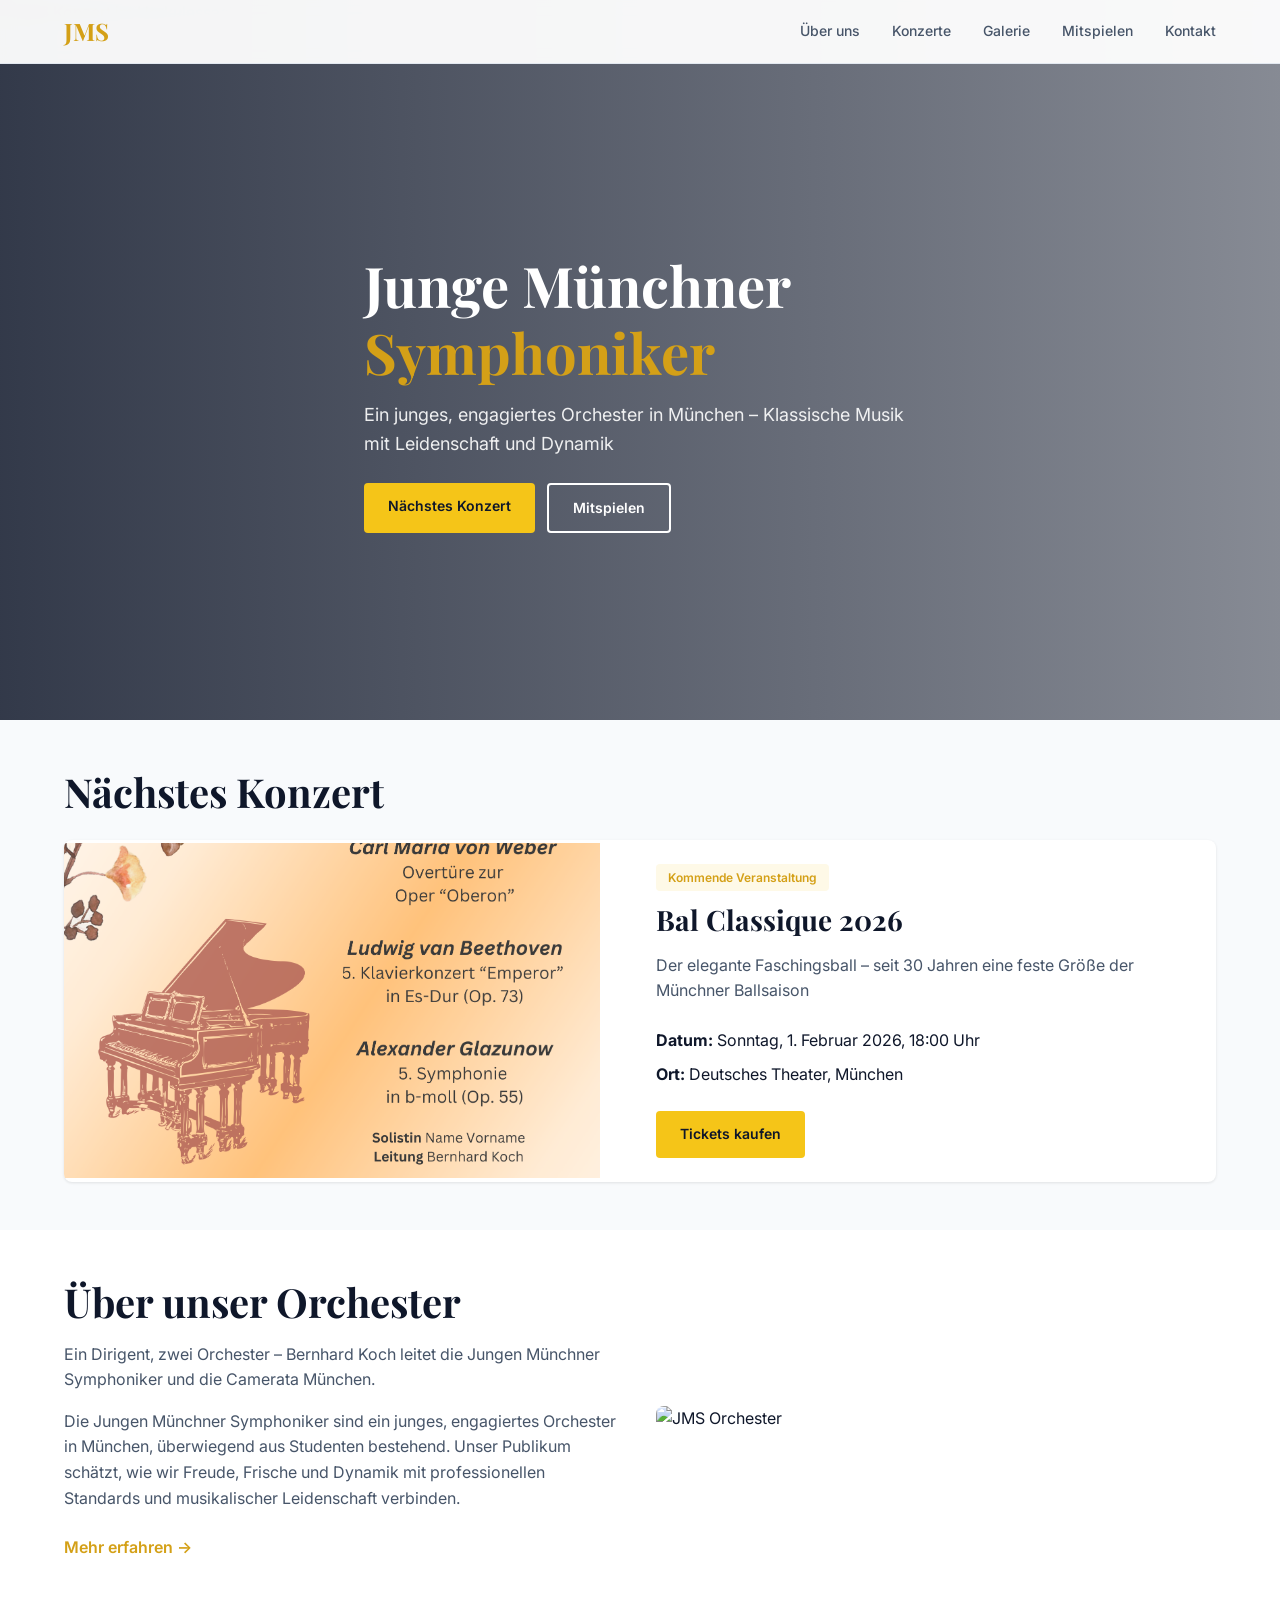
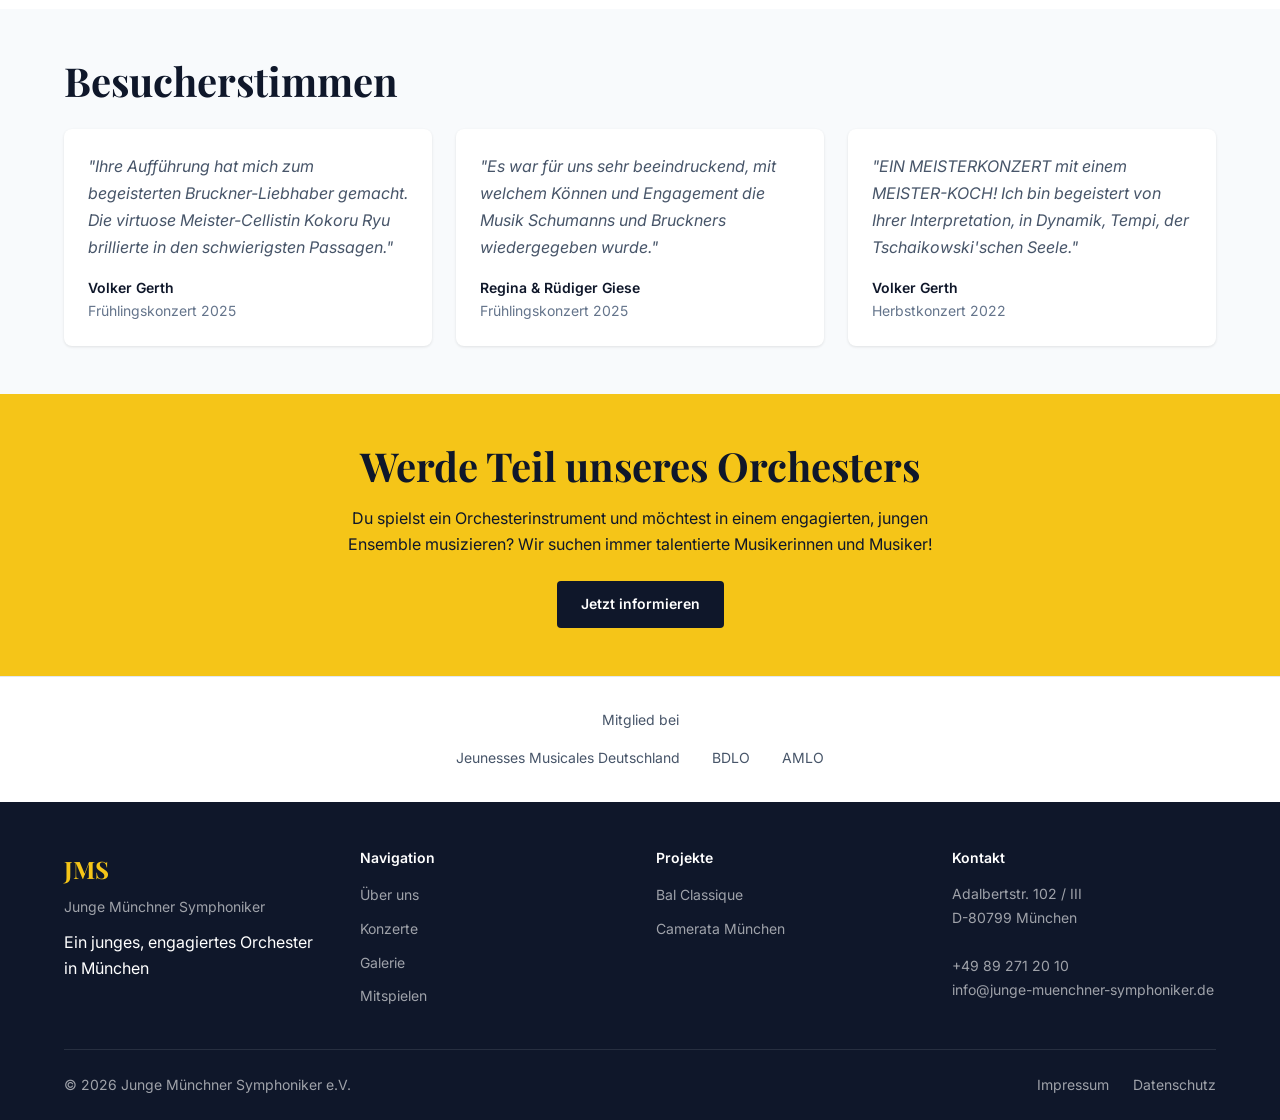
==== index.html @ af71e05e "First Draft" ====
<!DOCTYPE html>
<html lang="de">
<head>
  <meta charset="UTF-8">
  <meta name="viewport" content="width=device-width, initial-scale=1.0">
  <title>Junge Münchner Symphoniker</title>
  <meta name="description" content="Ein junges, engagiertes Orchester in München - Klassische Musik mit Leidenschaft und Dynamik">

  <!-- Fonts -->
  <link rel="preconnect" href="https://fonts.googleapis.com">
  <link rel="preconnect" href="https://fonts.gstatic.com" crossorigin>
  <link href="https://fonts.googleapis.com/css2?family=Inter:wght@400;500;600;700&family=Playfair+Display:wght@700&display=swap" rel="stylesheet">

  <!-- Styles -->
  <link rel="stylesheet" href="css/style.css">
</head>
<body>
  <!-- Navigation -->
  <nav class="navbar">
    <div class="container navbar-inner">
      <a href="index.html" class="navbar-logo">JMS</a>

      <div class="navbar-menu">
        <a href="ueber-uns.html">Über uns</a>
        <a href="konzerte.html">Konzerte</a>
        <a href="galerie.html">Galerie</a>
        <a href="mitspielen.html">Mitspielen</a>
        <a href="kontakt.html">Kontakt</a>
      </div>

      <button class="navbar-toggle" id="menu-toggle" aria-label="Menü öffnen">
        <span></span>
        <span></span>
        <span></span>
      </button>
    </div>
  </nav>

  <!-- Mobile Menu -->
  <div class="mobile-menu" id="mobile-menu">
    <a href="ueber-uns.html">Über uns</a>
    <a href="konzerte.html">Konzerte</a>
    <a href="galerie.html">Galerie</a>
    <a href="mitspielen.html">Mitspielen</a>
    <a href="kontakt.html">Kontakt</a>
  </div>

  <!-- Hero Section -->
  <section class="hero">
    <div class="hero-bg">
      <img src="images/hero.jpg" alt="JMS Konzert im Herkulessaal">
      <div class="hero-overlay"></div>
    </div>
    <div class="container hero-content">
      <h1>Junge Münchner<br><span class="text-accent">Symphoniker</span></h1>
      <p>Ein junges, engagiertes Orchester in München – Klassische Musik mit Leidenschaft und Dynamik</p>
      <div class="btn-group">
        <a href="konzerte.html" class="btn btn-primary">Nächstes Konzert</a>
        <a href="mitspielen.html" class="btn btn-outline">Mitspielen</a>
      </div>
    </div>
  </section>

  <!-- Next Concert -->
  <section class="section section-light">
    <div class="container">
      <h2 class="mb-3">Nächstes Konzert</h2>

      <div class="card">
        <div class="two-col">
          <div class="card-img">
            <img src="images/concert-flyer.png" alt="Bal Classique 2026">
          </div>
          <div class="card-body">
            <span class="card-tag">Kommende Veranstaltung</span>
            <h3 class="mb-2">Bal Classique 2026</h3>
            <p class="text-muted mb-3">Der elegante Faschingsball – seit 30 Jahren eine feste Größe der Münchner Ballsaison</p>
            <p class="mb-1"><strong>Datum:</strong> Sonntag, 1. Februar 2026, 18:00 Uhr</p>
            <p class="mb-3"><strong>Ort:</strong> Deutsches Theater, München</p>
            <a href="https://www.deutsches-theater.de" target="_blank" rel="noopener noreferrer" class="btn btn-primary">Tickets kaufen</a>
          </div>
        </div>
      </div>
    </div>
  </section>

  <!-- About Preview -->
  <section class="section">
    <div class="container">
      <div class="two-col">
        <div>
          <h2 class="mb-2">Über unser Orchester</h2>
          <p class="text-muted mb-2">Ein Dirigent, zwei Orchester – Bernhard Koch leitet die Jungen Münchner Symphoniker und die Camerata München.</p>
          <p class="text-muted mb-3">Die Jungen Münchner Symphoniker sind ein junges, engagiertes Orchester in München, überwiegend aus Studenten bestehend. Unser Publikum schätzt, wie wir Freude, Frische und Dynamik mit professionellen Standards und musikalischer Leidenschaft verbinden.</p>
          <a href="ueber-uns.html" class="text-accent" style="font-weight: 600;">Mehr erfahren →</a>
        </div>
        <div>
          <img src="images/hero.jpg" alt="JMS Orchester" style="border-radius: 8px;">
        </div>
      </div>
    </div>
  </section>

  <!-- Testimonials -->
  <section class="section section-light">
    <div class="container">
      <h2 class="mb-3">Besucherstimmen</h2>

      <div class="grid grid-3">
        <div class="testimonial">
          <p class="testimonial-quote">"Ihre Aufführung hat mich zum begeisterten Bruckner-Liebhaber gemacht. Die virtuose Meister-Cellistin Kokoru Ryu brillierte in den schwierigsten Passagen."</p>
          <p class="testimonial-author">Volker Gerth</p>
          <p class="testimonial-event">Frühlingskonzert 2025</p>
        </div>

        <div class="testimonial">
          <p class="testimonial-quote">"Es war für uns sehr beeindruckend, mit welchem Können und Engagement die Musik Schumanns und Bruckners wiedergegeben wurde."</p>
          <p class="testimonial-author">Regina & Rüdiger Giese</p>
          <p class="testimonial-event">Frühlingskonzert 2025</p>
        </div>

        <div class="testimonial">
          <p class="testimonial-quote">"EIN MEISTERKONZERT mit einem MEISTER-KOCH! Ich bin begeistert von Ihrer Interpretation, in Dynamik, Tempi, der Tschaikowski'schen Seele."</p>
          <p class="testimonial-author">Volker Gerth</p>
          <p class="testimonial-event">Herbstkonzert 2022</p>
        </div>
      </div>
    </div>
  </section>

  <!-- Join CTA -->
  <section class="section section-yellow">
    <div class="container text-center">
      <h2 class="mb-2">Werde Teil unseres Orchesters</h2>
      <p class="mb-3" style="max-width: 600px; margin-left: auto; margin-right: auto;">Du spielst ein Orchesterinstrument und möchtest in einem engagierten, jungen Ensemble musizieren? Wir suchen immer talentierte Musikerinnen und Musiker!</p>
      <a href="mitspielen.html" class="btn btn-dark">Jetzt informieren</a>
    </div>
  </section>

  <!-- Partners -->
  <section class="section" style="padding: 2rem 0; border-top: 1px solid var(--border-light);">
    <div class="container text-center">
      <p class="text-muted mb-2" style="font-size: 0.875rem;">Mitglied bei</p>
      <div class="flex justify-center gap-4 flex-wrap" style="color: var(--text-muted); font-size: 0.875rem;">
        <span>Jeunesses Musicales Deutschland</span>
        <span>BDLO</span>
        <span>AMLO</span>
      </div>
    </div>
  </section>

  <!-- Footer -->
  <footer class="footer">
    <div class="container">
      <div class="footer-grid">
        <!-- Brand -->
        <div>
          <div class="footer-brand">JMS</div>
          <p>Junge Münchner Symphoniker</p>
          <p style="margin-top: 0.75rem;">Ein junges, engagiertes Orchester in München</p>
        </div>

        <!-- Navigation -->
        <div>
          <h3>Navigation</h3>
          <ul>
            <li><a href="ueber-uns.html">Über uns</a></li>
            <li><a href="konzerte.html">Konzerte</a></li>
            <li><a href="galerie.html">Galerie</a></li>
            <li><a href="mitspielen.html">Mitspielen</a></li>
          </ul>
        </div>

        <!-- Projects -->
        <div>
          <h3>Projekte</h3>
          <ul>
            <li><a href="https://bal-classique.de" target="_blank" rel="noopener noreferrer">Bal Classique</a></li>
            <li><a href="https://camerata-muenchen.de" target="_blank" rel="noopener noreferrer">Camerata München</a></li>
          </ul>
        </div>

        <!-- Contact -->
        <div>
          <h3>Kontakt</h3>
          <address>
            Adalbertstr. 102 / III<br>
            D-80799 München<br><br>
            <a href="tel:+498927120010">+49 89 271 20 10</a><br>
            <a href="mailto:info@junge-muenchner-symphoniker.de">info@junge-muenchner-symphoniker.de</a>
          </address>
        </div>
      </div>

      <div class="footer-bottom">
        <p>© 2026 Junge Münchner Symphoniker e.V.</p>
        <div class="footer-legal">
          <a href="impressum.html">Impressum</a>
          <a href="datenschutz.html">Datenschutz</a>
        </div>
      </div>
    </div>
  </footer>

  <script src="js/main.js"></script>
</body>
</html>
---- css/style.css ----
/* JMS Orchestra - Main Stylesheet */

/* ========================================
   CSS Variables
   ======================================== */
:root {
  /* Colors */
  --jms-yellow: #F5C518;
  --jms-gold: #D4A017;
  --text-dark: #0f172a;
  --text-muted: #475569;
  --text-light: #64748b;
  --bg-white: #ffffff;
  --bg-light: #f8fafc;
  --bg-dark: #0f172a;
  --border-light: #e2e8f0;

  /* Fonts */
  --font-heading: 'Playfair Display', Georgia, serif;
  --font-body: 'Inter', system-ui, -apple-system, sans-serif;

  /* Spacing */
  --container-max: 1200px;
  --section-padding: 3rem;
  --section-padding-mobile: 2rem;
}

/* ========================================
   Reset & Base Styles
   ======================================== */
*, *::before, *::after {
  box-sizing: border-box;
  margin: 0;
  padding: 0;
}

html {
  scroll-behavior: smooth;
}

body {
  font-family: var(--font-body);
  font-size: 16px;
  line-height: 1.6;
  color: var(--text-dark);
  background-color: var(--bg-white);
}

img {
  max-width: 100%;
  height: auto;
  display: block;
}

a {
  color: inherit;
  text-decoration: none;
}

ul, ol {
  list-style: none;
}

::selection {
  background: var(--jms-yellow);
  color: var(--text-dark);
}

/* ========================================
   Typography
   ======================================== */
h1, h2, h3, h4, h5, h6 {
  font-family: var(--font-heading);
  font-weight: 700;
  line-height: 1.2;
  color: var(--text-dark);
}

h1 { font-size: 2.5rem; }
h2 { font-size: 2rem; }
h3 { font-size: 1.5rem; }
h4 { font-size: 1.25rem; }

@media (min-width: 768px) {
  h1 { font-size: 3.5rem; }
  h2 { font-size: 2.5rem; }
  h3 { font-size: 1.75rem; }
}

.text-accent {
  color: var(--jms-gold);
}

.text-muted {
  color: var(--text-muted);
}

/* ========================================
   Layout
   ======================================== */
.container {
  width: 100%;
  max-width: var(--container-max);
  margin: 0 auto;
  padding: 0 1rem;
}

@media (min-width: 640px) {
  .container {
    padding: 0 1.5rem;
  }
}

.section {
  padding: var(--section-padding-mobile) 0;
}

@media (min-width: 768px) {
  .section {
    padding: var(--section-padding) 0;
  }
}

.section-light {
  background-color: var(--bg-light);
}

.section-dark {
  background-color: var(--bg-dark);
  color: #ffffff;
}

.section-yellow {
  background-color: var(--jms-yellow);
}

/* ========================================
   Navigation
   ======================================== */
.navbar {
  position: fixed;
  top: 0;
  left: 0;
  right: 0;
  z-index: 100;
  background-color: rgba(255, 255, 255, 0.95);
  backdrop-filter: blur(8px);
  border-bottom: 1px solid var(--border-light);
  height: 64px;
}

.navbar-inner {
  display: flex;
  align-items: center;
  justify-content: space-between;
  height: 100%;
}

.navbar-logo {
  font-family: var(--font-heading);
  font-size: 1.5rem;
  font-weight: 700;
  color: var(--jms-gold);
}

.navbar-menu {
  display: none;
  gap: 2rem;
}

@media (min-width: 768px) {
  .navbar-menu {
    display: flex;
  }
}

.navbar-menu a {
  font-size: 0.875rem;
  font-weight: 500;
  color: var(--text-muted);
  transition: color 0.2s;
}

.navbar-menu a:hover {
  color: var(--jms-gold);
}

.navbar-toggle {
  display: flex;
  flex-direction: column;
  gap: 5px;
  background: none;
  border: none;
  cursor: pointer;
  padding: 0.5rem;
}

@media (min-width: 768px) {
  .navbar-toggle {
    display: none;
  }
}

.navbar-toggle span {
  display: block;
  width: 24px;
  height: 2px;
  background-color: var(--text-dark);
  transition: transform 0.2s;
}

/* Mobile Menu */
.mobile-menu {
  display: none;
  position: fixed;
  top: 64px;
  left: 0;
  right: 0;
  background-color: var(--bg-white);
  border-bottom: 1px solid var(--border-light);
  padding: 1rem;
}

.mobile-menu.active {
  display: block;
}

.mobile-menu a {
  display: block;
  padding: 0.75rem 0;
  font-weight: 500;
  color: var(--text-dark);
  border-bottom: 1px solid var(--border-light);
}

.mobile-menu a:last-child {
  border-bottom: none;
}

/* ========================================
   Hero Section
   ======================================== */
.hero {
  position: relative;
  min-height: 80vh;
  display: flex;
  align-items: center;
  padding-top: 64px; /* Account for fixed navbar */
}

.hero-bg {
  position: absolute;
  inset: 0;
  z-index: 0;
}

.hero-bg img {
  width: 100%;
  height: 100%;
  object-fit: cover;
}

.hero-overlay {
  position: absolute;
  inset: 0;
  background: linear-gradient(to right, rgba(15, 23, 42, 0.85), rgba(15, 23, 42, 0.5));
}

.hero-content {
  position: relative;
  z-index: 10;
  color: #ffffff;
  max-width: 600px;
}

.hero-content h1 {
  color: #ffffff;
  margin-bottom: 1rem;
}

.hero-content p {
  font-size: 1.125rem;
  opacity: 0.9;
  margin-bottom: 1.5rem;
}

/* ========================================
   Buttons
   ======================================== */
.btn {
  display: inline-block;
  padding: 0.75rem 1.5rem;
  font-size: 0.875rem;
  font-weight: 600;
  text-align: center;
  border-radius: 4px;
  transition: all 0.2s;
  cursor: pointer;
  border: none;
}

.btn-primary {
  background-color: var(--jms-yellow);
  color: var(--text-dark);
}

.btn-primary:hover {
  background-color: var(--jms-gold);
}

.btn-outline {
  background-color: transparent;
  color: #ffffff;
  border: 2px solid #ffffff;
}

.btn-outline:hover {
  background-color: #ffffff;
  color: var(--text-dark);
}

.btn-dark {
  background-color: var(--bg-dark);
  color: #ffffff;
}

.btn-dark:hover {
  background-color: #1e293b;
}

.btn-group {
  display: flex;
  flex-wrap: wrap;
  gap: 0.75rem;
}

/* ========================================
   Cards
   ======================================== */
.card {
  background-color: var(--bg-white);
  border-radius: 8px;
  overflow: hidden;
  box-shadow: 0 1px 3px rgba(0, 0, 0, 0.1);
}

.card-img {
  position: relative;
  aspect-ratio: 16/10;
  overflow: hidden;
}

.card-img img {
  width: 100%;
  height: 100%;
  object-fit: cover;
}

.card-body {
  padding: 1.5rem;
}

.card-tag {
  display: inline-block;
  padding: 0.25rem 0.75rem;
  background-color: rgba(245, 197, 24, 0.1);
  color: var(--jms-gold);
  font-size: 0.75rem;
  font-weight: 600;
  border-radius: 4px;
  margin-bottom: 0.75rem;
}

/* ========================================
   Grid Layouts
   ======================================== */
.grid {
  display: grid;
  gap: 1.5rem;
}

.grid-2 {
  grid-template-columns: 1fr;
}

.grid-3 {
  grid-template-columns: 1fr;
}

.grid-4 {
  grid-template-columns: repeat(2, 1fr);
}

@media (min-width: 768px) {
  .grid-2 {
    grid-template-columns: repeat(2, 1fr);
  }

  .grid-3 {
    grid-template-columns: repeat(2, 1fr);
  }

  .grid-4 {
    grid-template-columns: repeat(4, 1fr);
  }
}

@media (min-width: 1024px) {
  .grid-3 {
    grid-template-columns: repeat(3, 1fr);
  }
}

/* ========================================
   Flex Layouts
   ======================================== */
.flex {
  display: flex;
}

.flex-col {
  flex-direction: column;
}

.flex-wrap {
  flex-wrap: wrap;
}

.items-center {
  align-items: center;
}

.justify-between {
  justify-content: space-between;
}

.justify-center {
  justify-content: center;
}

.gap-1 { gap: 0.5rem; }
.gap-2 { gap: 1rem; }
.gap-3 { gap: 1.5rem; }
.gap-4 { gap: 2rem; }

/* ========================================
   Two Column Layout
   ======================================== */
.two-col {
  display: flex;
  flex-direction: column;
  gap: 2rem;
}

@media (min-width: 768px) {
  .two-col {
    flex-direction: row;
    align-items: center;
  }

  .two-col > * {
    flex: 1;
  }
}

/* ========================================
   Stats
   ======================================== */
.stats {
  display: grid;
  grid-template-columns: repeat(2, 1fr);
  gap: 1rem;
}

@media (min-width: 768px) {
  .stats {
    grid-template-columns: repeat(4, 1fr);
  }
}

.stat-item {
  text-align: center;
  padding: 1.5rem;
  background-color: var(--bg-light);
  border-radius: 8px;
}

.stat-value {
  font-size: 2rem;
  font-weight: 700;
  color: var(--jms-gold);
  margin-bottom: 0.25rem;
}

.stat-label {
  font-size: 0.875rem;
  color: var(--text-muted);
}

/* ========================================
   Testimonials
   ======================================== */
.testimonial {
  background-color: var(--bg-white);
  padding: 1.5rem;
  border-radius: 8px;
  box-shadow: 0 1px 3px rgba(0, 0, 0, 0.1);
}

.testimonial-quote {
  font-style: italic;
  color: var(--text-muted);
  margin-bottom: 1rem;
  line-height: 1.7;
}

.testimonial-author {
  font-weight: 600;
  color: var(--text-dark);
  font-size: 0.875rem;
}

.testimonial-event {
  color: var(--text-light);
  font-size: 0.875rem;
}

/* ========================================
   Tags / Pills
   ======================================== */
.tag {
  display: inline-block;
  padding: 0.5rem 1rem;
  font-size: 0.875rem;
  font-weight: 500;
  border-radius: 9999px;
}

.tag-primary {
  background-color: rgba(245, 197, 24, 0.2);
  color: var(--jms-gold);
}

.tag-muted {
  background-color: var(--bg-light);
  color: var(--text-muted);
}

.tag-list {
  display: flex;
  flex-wrap: wrap;
  gap: 0.5rem;
}

/* ========================================
   Gallery
   ======================================== */
.gallery-grid {
  display: grid;
  grid-template-columns: repeat(2, 1fr);
  gap: 1rem;
}

@media (min-width: 768px) {
  .gallery-grid {
    grid-template-columns: repeat(3, 1fr);
  }
}

.gallery-item {
  position: relative;
  aspect-ratio: 1;
  border-radius: 8px;
  overflow: hidden;
  cursor: pointer;
  background-color: var(--bg-light);
}

.gallery-item img {
  width: 100%;
  height: 100%;
  object-fit: cover;
  transition: transform 0.3s;
}

.gallery-item:hover img {
  transform: scale(1.05);
}

.gallery-placeholder {
  display: flex;
  align-items: center;
  justify-content: center;
  width: 100%;
  height: 100%;
  color: var(--text-light);
  font-size: 0.875rem;
}

/* Lightbox */
.lightbox {
  display: none;
  position: fixed;
  inset: 0;
  z-index: 200;
  background-color: rgba(0, 0, 0, 0.9);
  align-items: center;
  justify-content: center;
  padding: 1rem;
}

.lightbox.active {
  display: flex;
}

.lightbox img {
  max-width: 100%;
  max-height: 90vh;
  object-fit: contain;
}

.lightbox-close {
  position: absolute;
  top: 1rem;
  right: 1rem;
  background: none;
  border: none;
  color: #ffffff;
  font-size: 2rem;
  cursor: pointer;
  width: 48px;
  height: 48px;
  display: flex;
  align-items: center;
  justify-content: center;
}

.lightbox-close:hover {
  color: var(--jms-yellow);
}

/* ========================================
   Forms
   ======================================== */
.form-group {
  margin-bottom: 1.25rem;
}

.form-label {
  display: block;
  font-size: 0.875rem;
  font-weight: 500;
  color: var(--text-dark);
  margin-bottom: 0.5rem;
}

.form-input,
.form-select,
.form-textarea {
  width: 100%;
  padding: 0.75rem 1rem;
  font-size: 1rem;
  font-family: inherit;
  color: var(--text-dark);
  background-color: var(--bg-white);
  border: 1px solid var(--border-light);
  border-radius: 4px;
  transition: border-color 0.2s;
}

.form-input:focus,
.form-select:focus,
.form-textarea:focus {
  outline: none;
  border-color: var(--jms-gold);
}

.form-textarea {
  resize: vertical;
  min-height: 120px;
}

/* ========================================
   Contact Info
   ======================================== */
.contact-card {
  background-color: var(--bg-light);
  padding: 1.5rem 2rem;
  border-radius: 8px;
}

.contact-card h3 {
  margin-bottom: 1rem;
}

.contact-item {
  margin-bottom: 1.25rem;
}

.contact-item:last-child {
  margin-bottom: 0;
}

.contact-item h4 {
  font-size: 1rem;
  margin-bottom: 0.25rem;
}

.contact-item p {
  color: var(--text-muted);
}

.contact-item a {
  color: var(--text-muted);
  transition: color 0.2s;
}

.contact-item a:hover {
  color: var(--jms-gold);
}

/* ========================================
   Footer
   ======================================== */
.footer {
  background-color: var(--bg-dark);
  color: #ffffff;
  padding: 3rem 0 1.5rem;
}

.footer-grid {
  display: grid;
  grid-template-columns: 1fr;
  gap: 2rem;
  margin-bottom: 2rem;
}

@media (min-width: 768px) {
  .footer-grid {
    grid-template-columns: repeat(4, 1fr);
  }
}

.footer-brand {
  font-family: var(--font-heading);
  font-size: 1.5rem;
  font-weight: 700;
  color: var(--jms-yellow);
  margin-bottom: 0.5rem;
}

.footer-brand + p {
  color: rgba(255, 255, 255, 0.6);
  font-size: 0.875rem;
}

.footer h3 {
  color: #ffffff;
  font-size: 0.875rem;
  font-family: var(--font-body);
  font-weight: 600;
  margin-bottom: 1rem;
}

.footer ul li {
  margin-bottom: 0.5rem;
}

.footer a {
  color: rgba(255, 255, 255, 0.6);
  font-size: 0.875rem;
  transition: color 0.2s;
}

.footer a:hover {
  color: var(--jms-yellow);
}

.footer address {
  font-style: normal;
  color: rgba(255, 255, 255, 0.6);
  font-size: 0.875rem;
  line-height: 1.7;
}

.footer-bottom {
  padding-top: 1.5rem;
  border-top: 1px solid rgba(255, 255, 255, 0.1);
  display: flex;
  flex-direction: column;
  gap: 1rem;
  font-size: 0.875rem;
  color: rgba(255, 255, 255, 0.6);
}

@media (min-width: 640px) {
  .footer-bottom {
    flex-direction: row;
    justify-content: space-between;
  }
}

.footer-legal {
  display: flex;
  gap: 1.5rem;
}

/* ========================================
   Utility Classes
   ======================================== */
.text-center { text-align: center; }
.text-left { text-align: left; }
.text-right { text-align: right; }

.mb-1 { margin-bottom: 0.5rem; }
.mb-2 { margin-bottom: 1rem; }
.mb-3 { margin-bottom: 1.5rem; }
.mb-4 { margin-bottom: 2rem; }

.mt-1 { margin-top: 0.5rem; }
.mt-2 { margin-top: 1rem; }
.mt-3 { margin-top: 1.5rem; }
.mt-4 { margin-top: 2rem; }

.pt-nav { padding-top: 64px; }

.hidden { display: none; }

@media (max-width: 767px) {
  .md-hidden { display: none; }
}

/* ========================================
   Page Header (for subpages)
   ======================================== */
.page-header {
  position: relative;
  min-height: 40vh;
  display: flex;
  align-items: center;
  justify-content: center;
  text-align: center;
  padding-top: 64px;
}

.page-header .hero-bg {
  position: absolute;
  inset: 0;
}

.page-header .hero-overlay {
  background: linear-gradient(to bottom, rgba(15, 23, 42, 0.7), rgba(15, 23, 42, 0.9));
}

.page-header-content {
  position: relative;
  z-index: 10;
  color: #ffffff;
  padding: 0 1rem;
}

.page-header-content h1 {
  color: #ffffff;
  margin-bottom: 0.5rem;
}

.page-header-content p {
  font-size: 1.125rem;
  opacity: 0.8;
  max-width: 600px;
  margin: 0 auto;
}
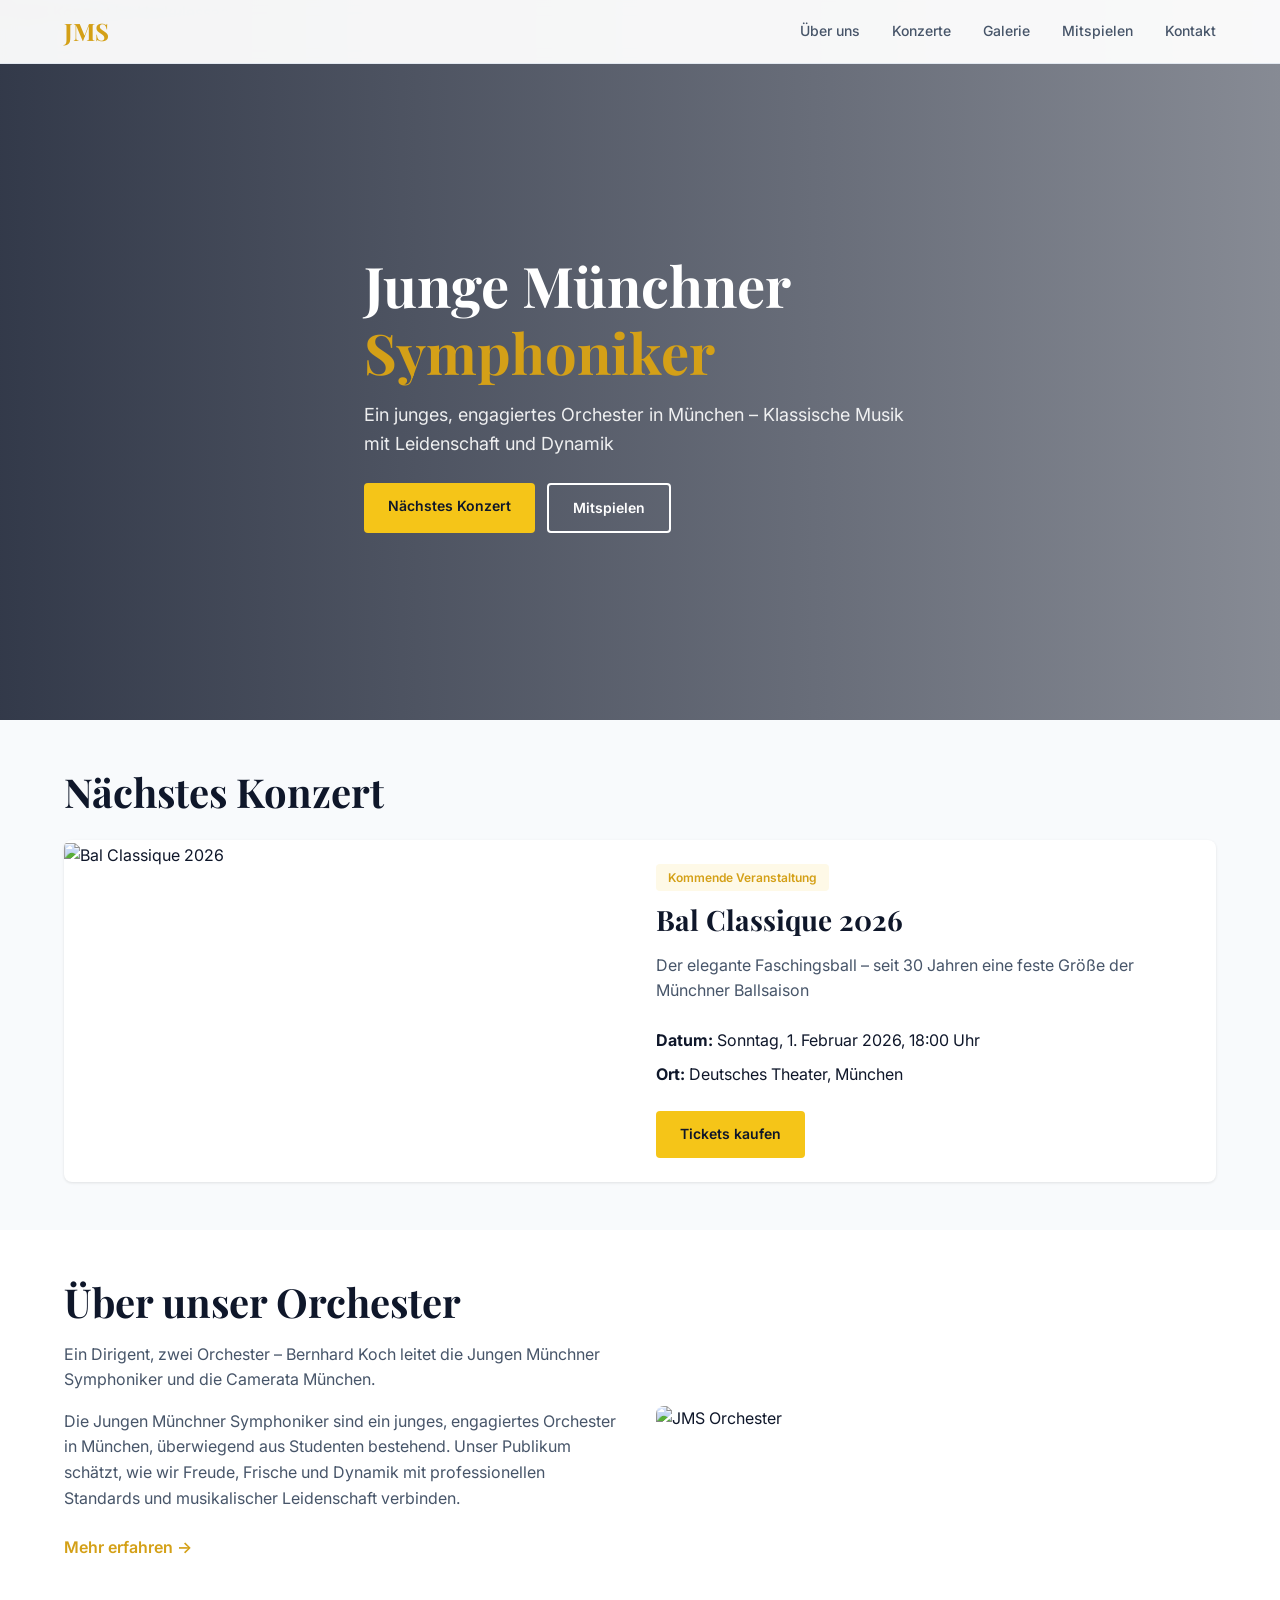
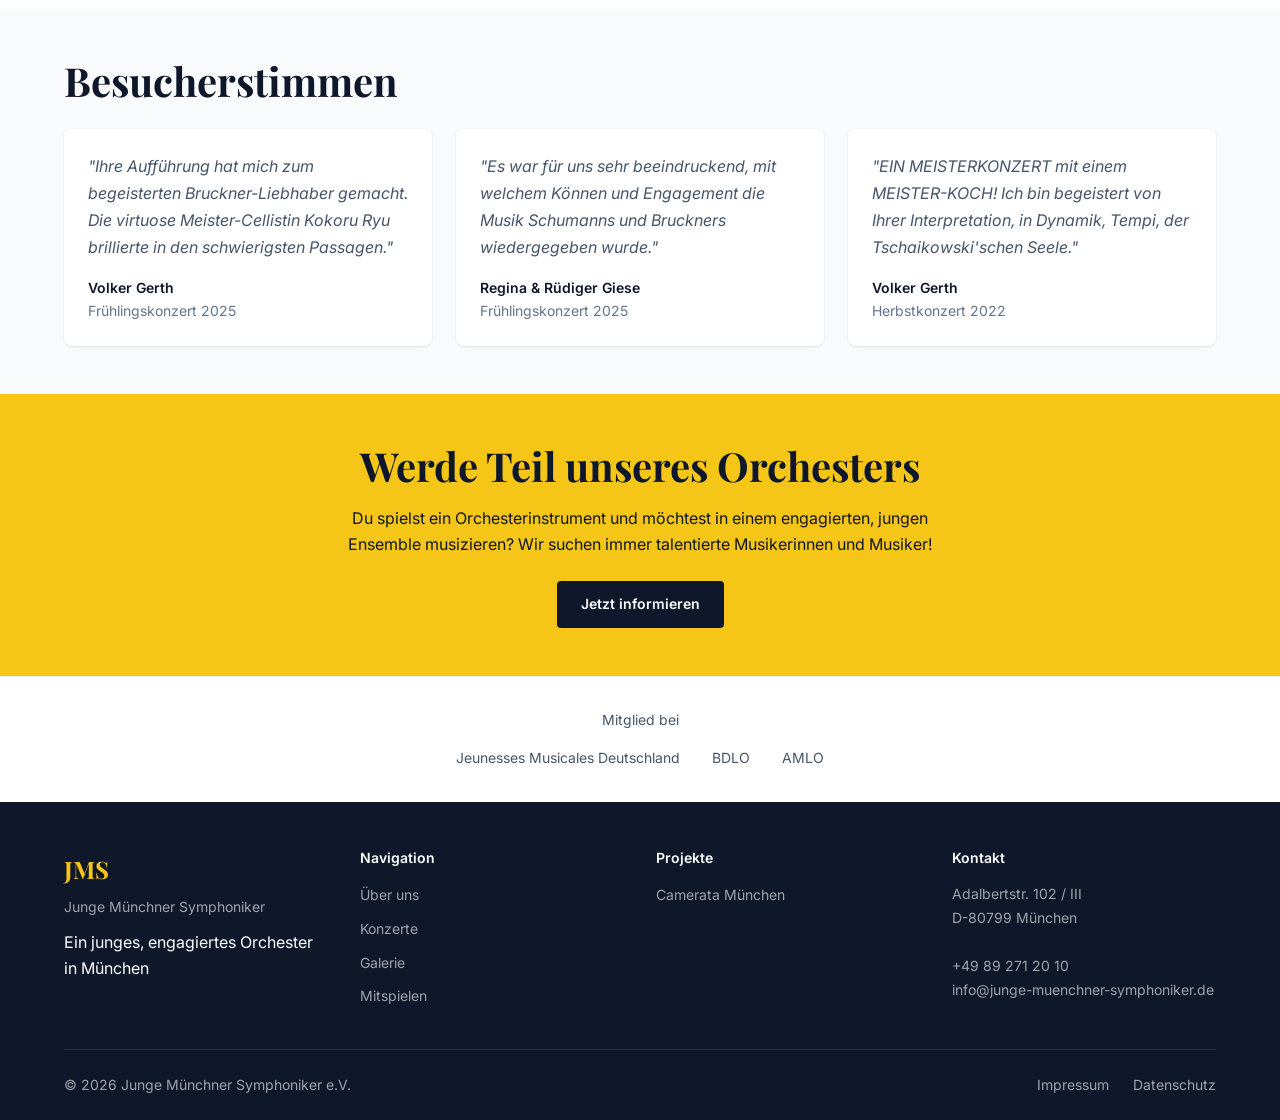
==== commit 6827a256: "many changes" ====
--- a/index.html
+++ b/index.html
@@ -175,8 +175,7 @@
         <div>
           <h3>Projekte</h3>
           <ul>
-            <li><a href="https://bal-classique.de" target="_blank" rel="noopener noreferrer">Bal Classique</a></li>
-            <li><a href="https://camerata-muenchen.de" target="_blank" rel="noopener noreferrer">Camerata München</a></li>
+            <li><a href="camerata-muenchen.html" target="_blank" rel="noopener noreferrer">Camerata München</a></li>
           </ul>
         </div>
 
--- a/css/style.css
+++ b/css/style.css
@@ -369,6 +369,246 @@
   font-weight: 600;
   border-radius: 4px;
   margin-bottom: 0.75rem;
+}
+
+.card-link {
+  display: block;
+  color: inherit;
+  transition: transform 0.2s, box-shadow 0.2s;
+}
+
+.card-link:hover {
+  transform: translateY(-2px);
+  box-shadow: 0 4px 12px rgba(0, 0, 0, 0.1);
+}
+
+.flyer-img {
+  width: 100%;
+  border-radius: 8px;
+  box-shadow: 0 4px 16px rgba(0, 0, 0, 0.15);
+}
+
+.archive-grid {
+  display: grid;
+  grid-template-columns: repeat(3, 1fr);
+  gap: 0.75rem;
+}
+
+@media (min-width: 768px) {
+  .archive-grid {
+    grid-template-columns: repeat(6, 1fr);
+  }
+}
+
+.archive-item {
+  cursor: pointer;
+  border-radius: 6px;
+  overflow: hidden;
+  background-color: var(--bg-white);
+  box-shadow: 0 1px 3px rgba(0, 0, 0, 0.1);
+  transition: transform 0.2s, box-shadow 0.2s;
+}
+
+.archive-item:hover {
+  transform: translateY(-3px);
+  box-shadow: 0 8px 20px rgba(0, 0, 0, 0.15);
+}
+
+.archive-item img {
+  width: 100%;
+  display: block;
+}
+
+.concert-covers {
+  display: grid;
+  grid-template-columns: repeat(2, 1fr);
+  gap: 1.25rem;
+}
+
+@media (min-width: 768px) {
+  .concert-covers {
+    grid-template-columns: repeat(4, 1fr);
+  }
+}
+
+.concert-cover {
+  position: relative;
+  aspect-ratio: 4/5;
+  border-radius: 8px;
+  overflow: hidden;
+  cursor: pointer;
+  background: var(--bg-light);
+  box-shadow: 0 1px 3px rgba(0,0,0,0.1);
+  transition: transform 0.2s, box-shadow 0.2s;
+  border: none;
+  padding: 0;
+  width: 100%;
+  text-align: left;
+  font-family: inherit;
+}
+
+.concert-cover:hover {
+  transform: translateY(-2px);
+  box-shadow: 0 6px 16px rgba(0,0,0,0.15);
+}
+
+.concert-cover.active {
+  outline: 3px solid var(--jms-gold);
+  outline-offset: 2px;
+}
+
+.concert-cover img {
+  width: 100%;
+  height: 100%;
+  object-fit: cover;
+  transition: transform 0.3s;
+}
+
+.concert-cover:hover img {
+  transform: scale(1.05);
+}
+
+.concert-cover-placeholder {
+  width: 100%;
+  height: 100%;
+  display: flex;
+  align-items: center;
+  justify-content: center;
+  background: linear-gradient(135deg, var(--bg-light) 0%, var(--border-light) 100%);
+  color: var(--text-light);
+  font-size: 0.875rem;
+}
+
+.concert-cover-title {
+  position: absolute;
+  bottom: 0;
+  left: 0;
+  right: 0;
+  padding: 1rem;
+  background: linear-gradient(to top, rgba(0,0,0,0.85), rgba(0,0,0,0));
+  color: #ffffff;
+}
+
+.concert-cover-title h3 {
+  color: #ffffff;
+  font-size: 1.125rem;
+  margin-bottom: 0.125rem;
+}
+
+.concert-cover-title p {
+  font-size: 0.75rem;
+  opacity: 0.9;
+  color: #ffffff;
+}
+
+.concert-gallery {
+  display: none;
+  margin-top: 2.5rem;
+}
+
+.concert-gallery.active {
+  display: block;
+}
+
+.concert-gallery-header {
+  margin-bottom: 1.5rem;
+  text-align: center;
+}
+
+.concert-gallery-empty {
+  text-align: center;
+  padding: 3rem 1.5rem;
+  background: var(--bg-light);
+  border-radius: 8px;
+  color: var(--text-muted);
+}
+
+.schedule-table-wrapper {
+  overflow-x: auto;
+  border-radius: 8px;
+  background: var(--bg-white);
+  box-shadow: 0 1px 3px rgba(0, 0, 0, 0.08);
+}
+
+.schedule-table {
+  width: 100%;
+  border-collapse: collapse;
+  font-size: 0.9375rem;
+}
+
+.schedule-table thead {
+  background-color: var(--text-dark);
+}
+
+.schedule-table th {
+  padding: 0.85rem 1rem;
+  text-align: left;
+  color: #ffffff;
+  font-family: var(--font-body);
+  font-weight: 600;
+  font-size: 0.75rem;
+  text-transform: uppercase;
+  letter-spacing: 0.08em;
+}
+
+.schedule-table td {
+  padding: 0.75rem 1rem;
+  border-bottom: 1px solid var(--border-light);
+  color: var(--text-muted);
+  vertical-align: top;
+}
+
+.schedule-table tbody tr:last-child td {
+  border-bottom: none;
+}
+
+.schedule-table tbody tr:hover {
+  background-color: var(--bg-light);
+}
+
+.schedule-table .schedule-date {
+  white-space: nowrap;
+  font-weight: 600;
+  color: var(--text-dark);
+}
+
+.schedule-table tr.schedule-concert {
+  background-color: rgba(245, 197, 24, 0.12);
+}
+
+.schedule-table tr.schedule-concert:hover {
+  background-color: rgba(245, 197, 24, 0.2);
+}
+
+.schedule-table tr.schedule-concert td {
+  color: var(--text-dark);
+  font-weight: 600;
+}
+
+.schedule-table tr.schedule-weekend td {
+  background-color: rgba(15, 23, 42, 0.03);
+  font-style: italic;
+}
+
+.ordnung-columns {
+  display: flex;
+  flex-direction: column;
+  gap: 1.5rem;
+}
+
+@media (min-width: 768px) {
+  .ordnung-columns {
+    flex-direction: row;
+    align-items: flex-start;
+  }
+}
+
+.ordnung-col {
+  flex: 1;
+  display: flex;
+  flex-direction: column;
+  gap: 1.5rem;
+  min-width: 0;
 }
 
 /* ========================================
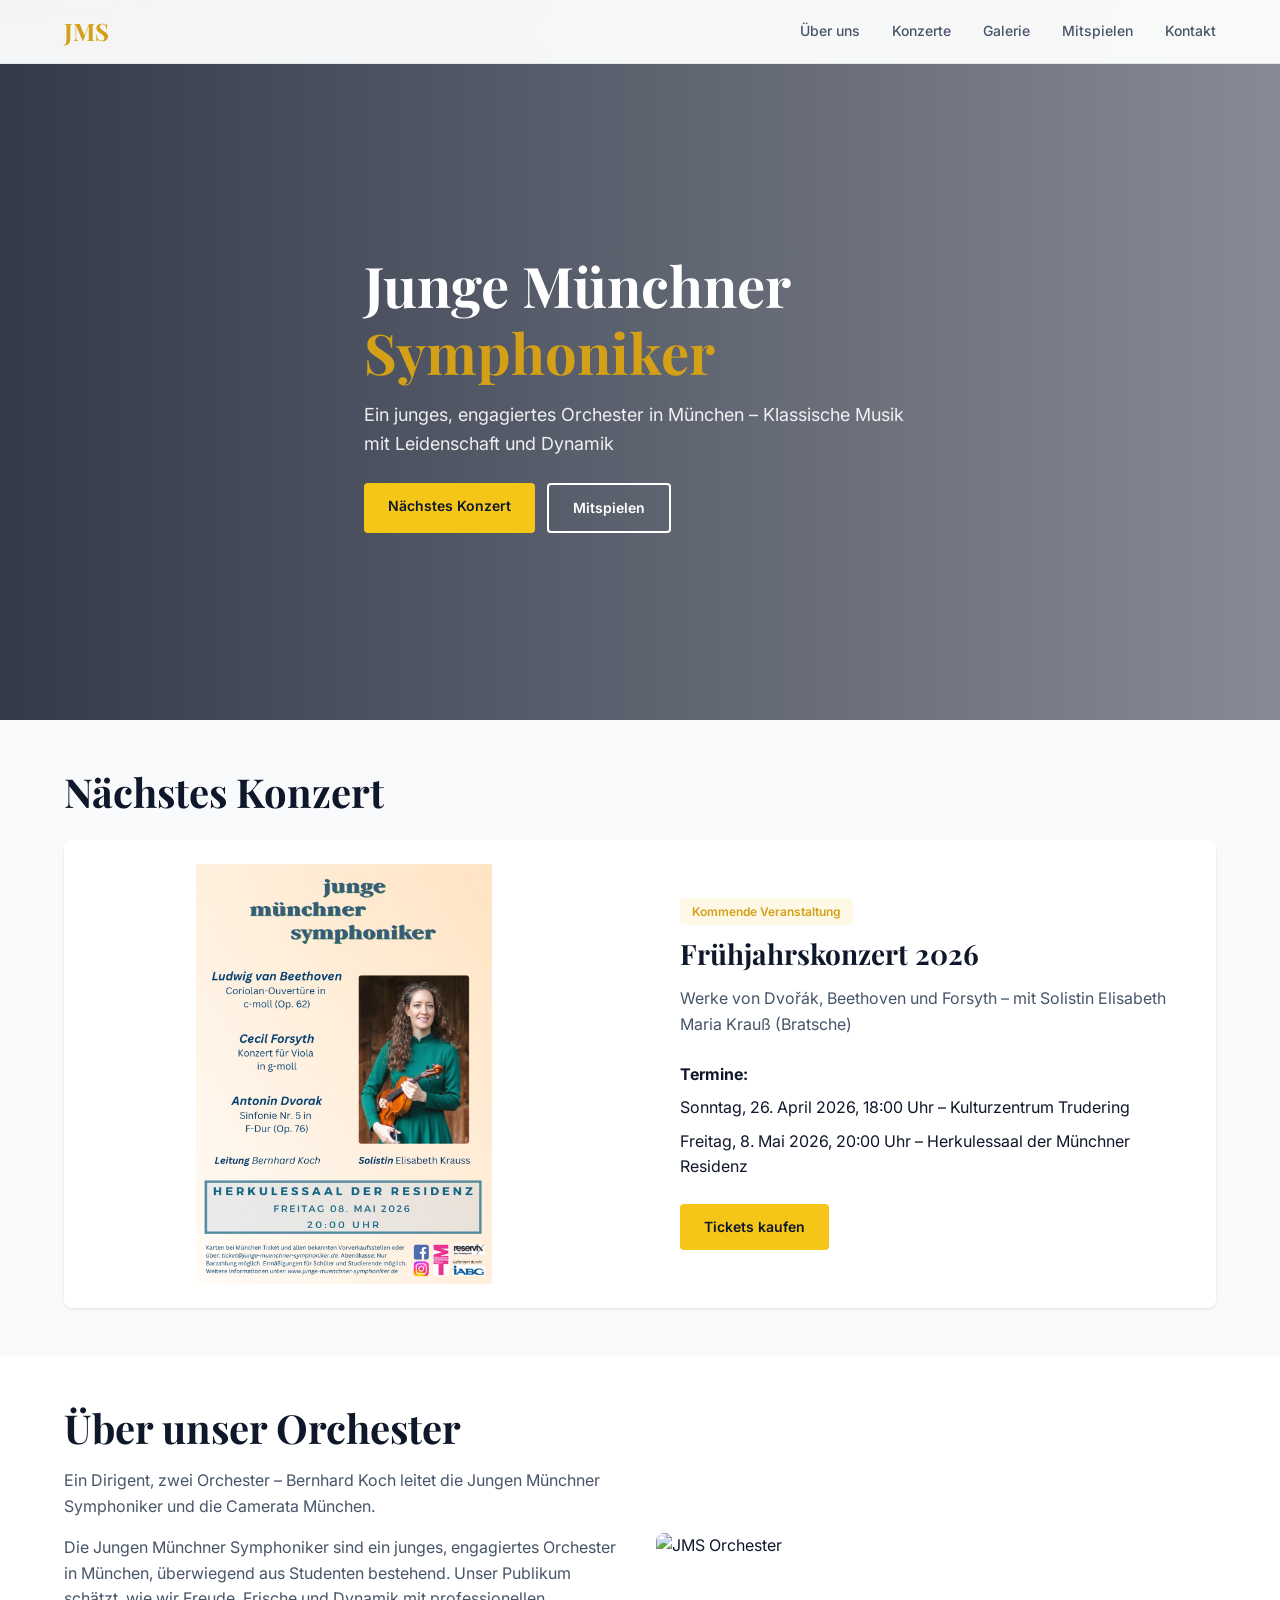
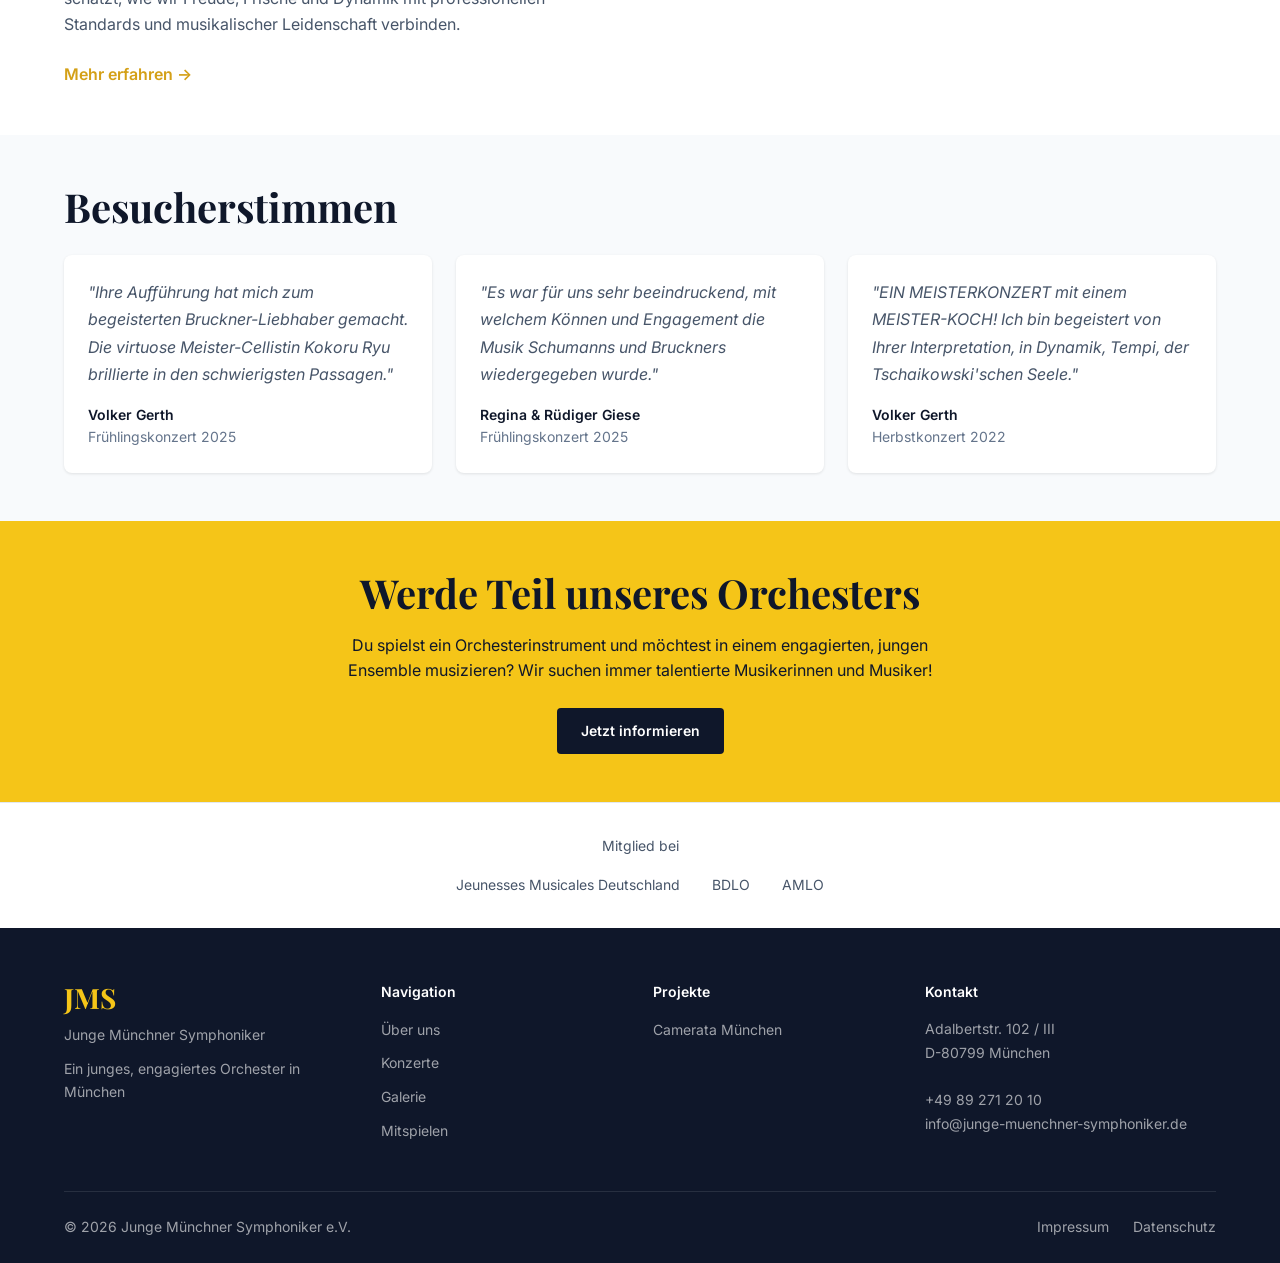
==== commit 0f7db976: "neue kleinere Verändernungen" ====
--- a/index.html
+++ b/index.html
@@ -68,16 +68,17 @@
 
       <div class="card">
         <div class="two-col">
-          <div class="card-img">
-            <img src="images/concert-flyer.png" alt="Bal Classique 2026">
+          <div class="card-img" style="aspect-ratio: auto; background-color: #ffffff; display: flex; align-items: center; justify-content: center; padding: 1.5rem;">
+            <img src="images/flyer-fruehjahr-2026.jpg" alt="Frühjahrskonzert 2026" style="max-width: 100%; max-height: 420px; width: auto; height: auto; object-fit: contain;">
           </div>
           <div class="card-body">
             <span class="card-tag">Kommende Veranstaltung</span>
-            <h3 class="mb-2">Bal Classique 2026</h3>
-            <p class="text-muted mb-3">Der elegante Faschingsball – seit 30 Jahren eine feste Größe der Münchner Ballsaison</p>
-            <p class="mb-1"><strong>Datum:</strong> Sonntag, 1. Februar 2026, 18:00 Uhr</p>
-            <p class="mb-3"><strong>Ort:</strong> Deutsches Theater, München</p>
-            <a href="https://www.deutsches-theater.de" target="_blank" rel="noopener noreferrer" class="btn btn-primary">Tickets kaufen</a>
+            <h3 class="mb-2">Frühjahrskonzert 2026</h3>
+            <p class="text-muted mb-3">Werke von Dvořák, Beethoven und Forsyth – mit Solistin Elisabeth Maria Krauß (Bratsche)</p>
+            <p class="mb-1"><strong>Termine:</strong></p>
+            <p class="mb-1">Sonntag, 26. April 2026, 18:00 Uhr – Kulturzentrum Trudering</p>
+            <p class="mb-3">Freitag, 8. Mai 2026, 20:00 Uhr – Herkulessaal der Münchner Residenz</p>
+            <a href="konzerte.html" class="btn btn-primary">Tickets kaufen</a>
           </div>
         </div>
       </div>
--- a/css/style.css
+++ b/css/style.css
@@ -965,33 +965,42 @@
 .footer {
   background-color: var(--bg-dark);
   color: #ffffff;
-  padding: 3rem 0 1.5rem;
+  padding: 3.5rem 0 1.5rem;
 }
 
 .footer-grid {
   display: grid;
   grid-template-columns: 1fr;
-  gap: 2rem;
-  margin-bottom: 2rem;
+  gap: 2.5rem;
+  margin-bottom: 2.5rem;
+  align-items: start;
 }
 
 @media (min-width: 768px) {
   .footer-grid {
-    grid-template-columns: repeat(4, 1fr);
+    grid-template-columns: 1.2fr 1fr 1fr 1.3fr;
+    gap: 3rem;
   }
 }
 
 .footer-brand {
   font-family: var(--font-heading);
-  font-size: 1.5rem;
+  font-size: 1.75rem;
   font-weight: 700;
   color: var(--jms-yellow);
-  margin-bottom: 0.5rem;
-}
-
-.footer-brand + p {
+  line-height: 1;
+  margin-bottom: 0.75rem;
+}
+
+.footer-grid > div > p {
   color: rgba(255, 255, 255, 0.6);
   font-size: 0.875rem;
+  line-height: 1.6;
+  margin: 0;
+}
+
+.footer-grid > div > p + p {
+  margin-top: 0.5rem;
 }
 
 .footer h3 {
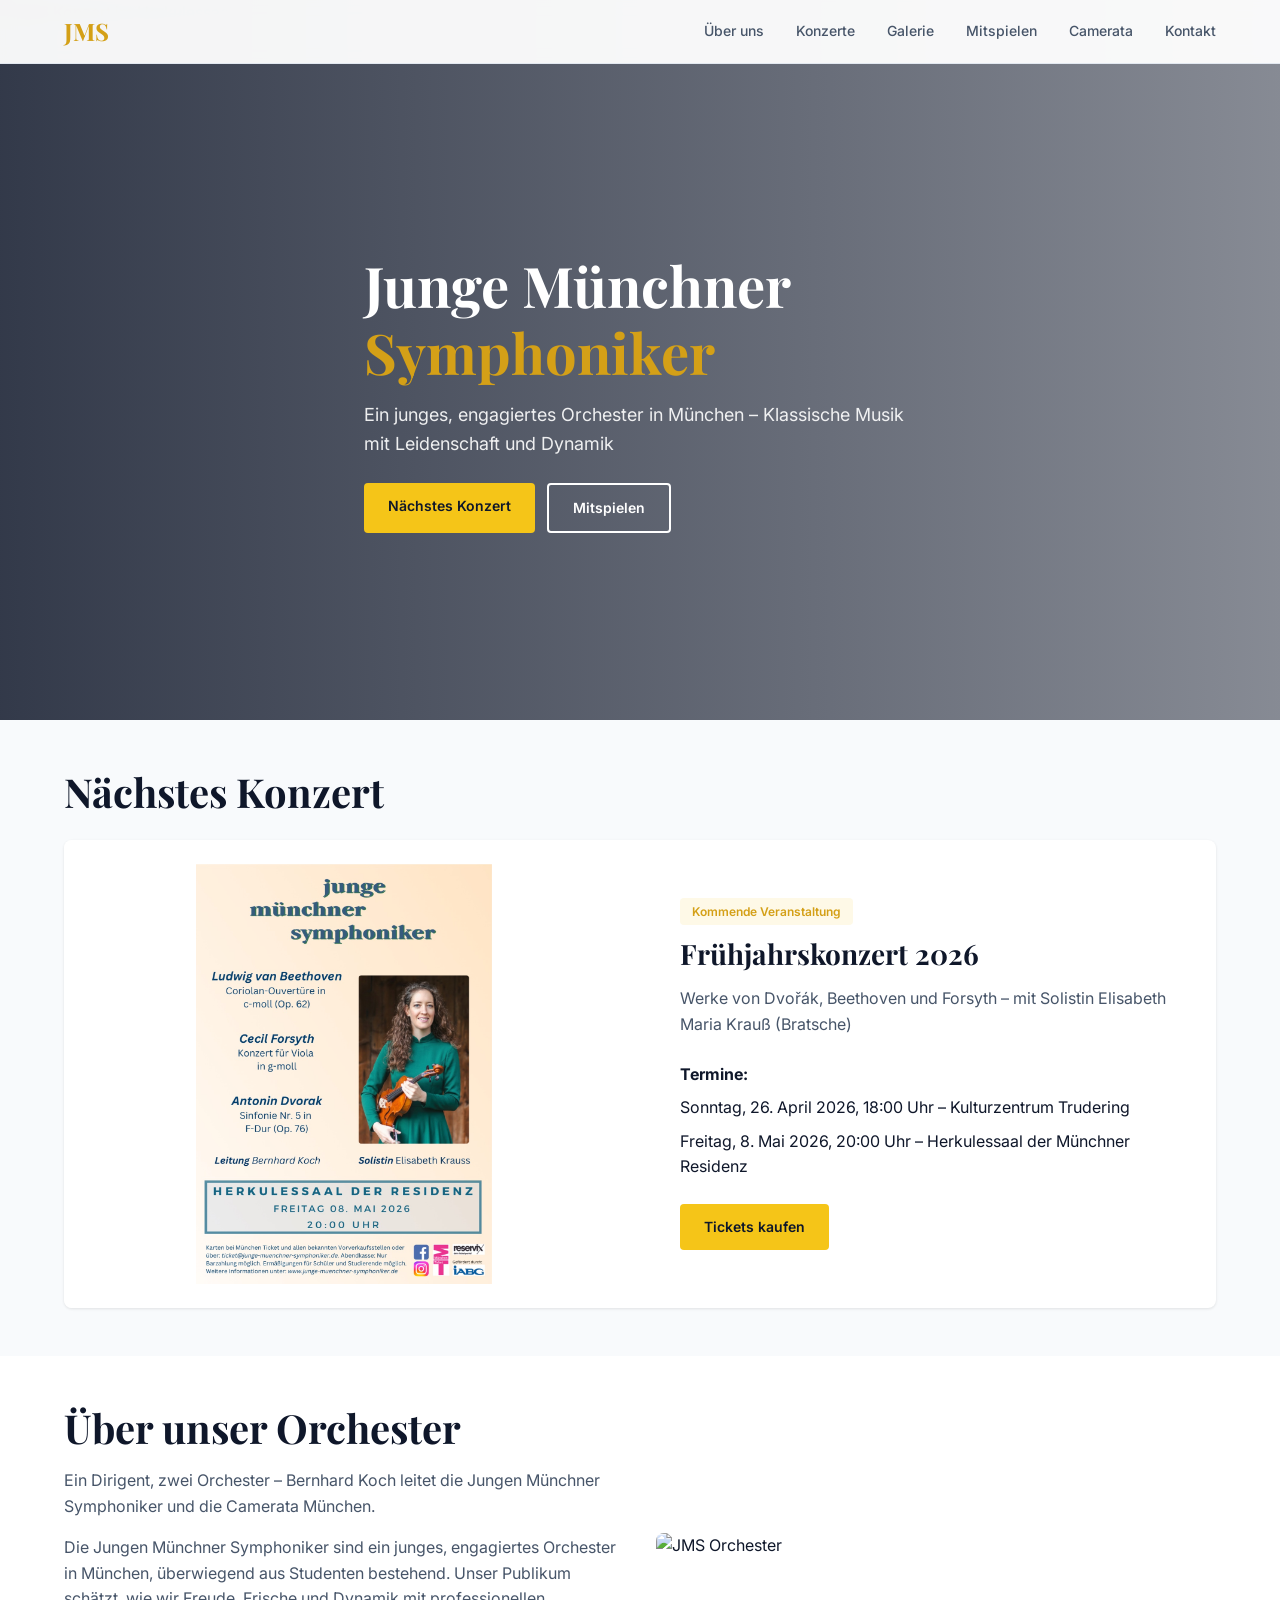
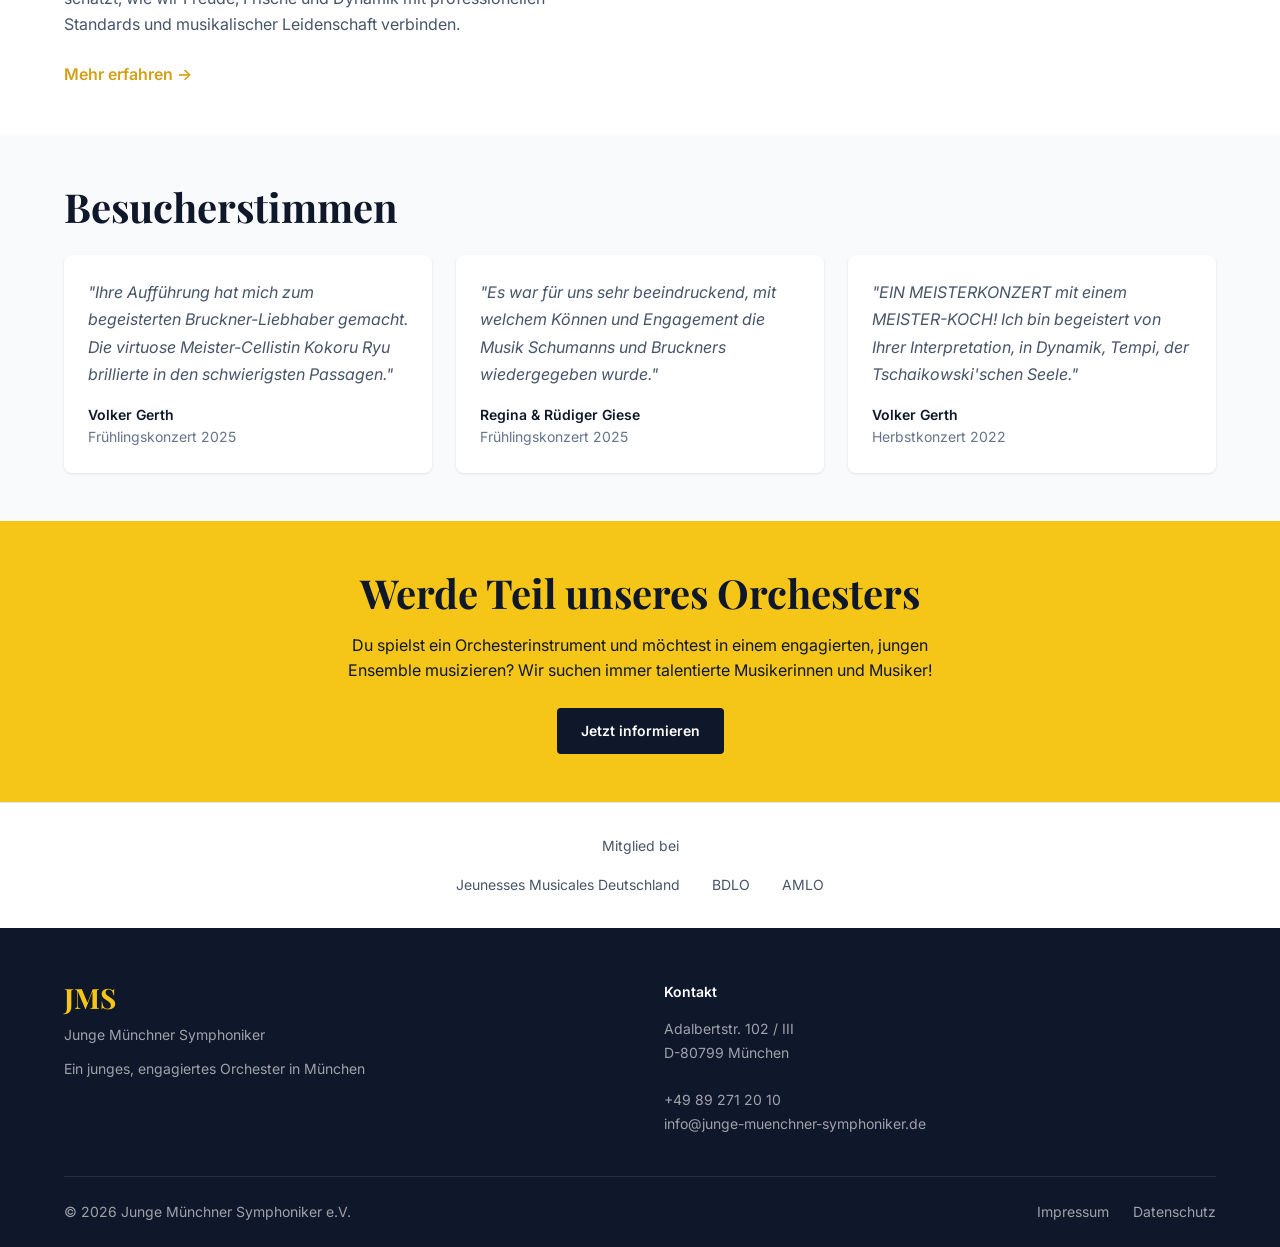
==== commit 83db060c: "adjustments" ====
--- a/index.html
+++ b/index.html
@@ -25,6 +25,7 @@
         <a href="konzerte.html">Konzerte</a>
         <a href="galerie.html">Galerie</a>
         <a href="mitspielen.html">Mitspielen</a>
+        <a href="camerata-muenchen.html">Camerata</a>
         <a href="kontakt.html">Kontakt</a>
       </div>
 
@@ -42,6 +43,7 @@
     <a href="konzerte.html">Konzerte</a>
     <a href="galerie.html">Galerie</a>
     <a href="mitspielen.html">Mitspielen</a>
+    <a href="camerata-muenchen.html">Camerata</a>
     <a href="kontakt.html">Kontakt</a>
   </div>
 
@@ -161,25 +163,6 @@
           <p style="margin-top: 0.75rem;">Ein junges, engagiertes Orchester in München</p>
         </div>
 
-        <!-- Navigation -->
-        <div>
-          <h3>Navigation</h3>
-          <ul>
-            <li><a href="ueber-uns.html">Über uns</a></li>
-            <li><a href="konzerte.html">Konzerte</a></li>
-            <li><a href="galerie.html">Galerie</a></li>
-            <li><a href="mitspielen.html">Mitspielen</a></li>
-          </ul>
-        </div>
-
-        <!-- Projects -->
-        <div>
-          <h3>Projekte</h3>
-          <ul>
-            <li><a href="camerata-muenchen.html" target="_blank" rel="noopener noreferrer">Camerata München</a></li>
-          </ul>
-        </div>
-
         <!-- Contact -->
         <div>
           <h3>Kontakt</h3>
--- a/css/style.css
+++ b/css/style.css
@@ -714,7 +714,7 @@
 
 @media (min-width: 768px) {
   .stats {
-    grid-template-columns: repeat(4, 1fr);
+    grid-template-columns: repeat(3, 1fr);
   }
 }
 
@@ -978,7 +978,7 @@
 
 @media (min-width: 768px) {
   .footer-grid {
-    grid-template-columns: 1.2fr 1fr 1fr 1.3fr;
+    grid-template-columns: 1fr 1fr;
     gap: 3rem;
   }
 }
